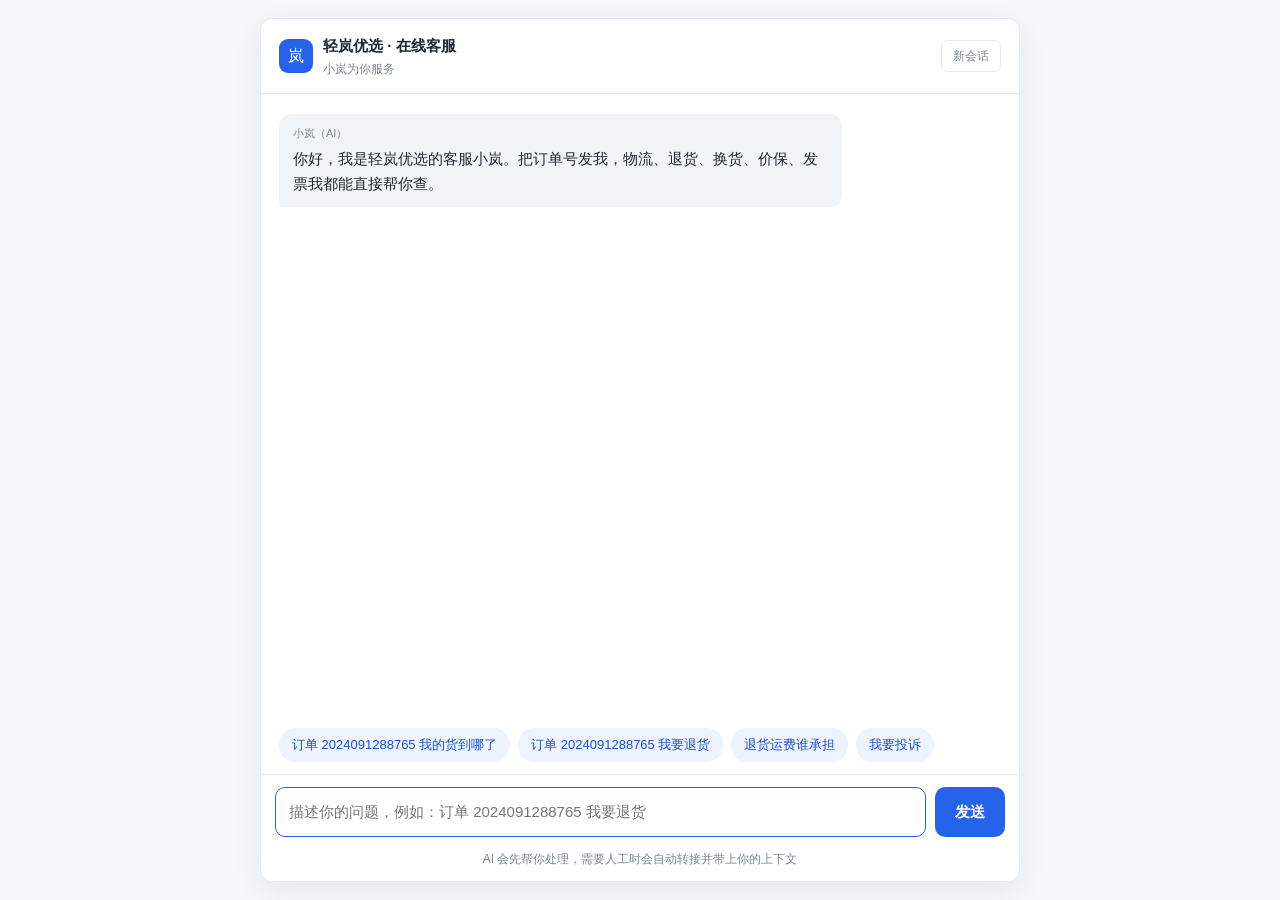
==== web/client.html @ 7eaad3d1 "feat: 电商售后 AI 客服 Agent（Dify + 通义千问） 主流程：意图识别 → 查询订单物流 / 退换货资格判定 / 价保 / 知识库问答 / 转人工建单；金额与时效全部由后端规则决定，" ====
<!doctype html>
<html lang="zh-CN">
<head>
<meta charset="utf-8">
<meta name="viewport" content="width=device-width, initial-scale=1">
<title>轻岚优选 · 在线客服</title>
<style>
  :root{
    --bg:#f5f7f9; --card:#fff; --line:#e6eaee; --ink:#1f2933; --dim:#7b8794;
    --brand:#2563eb; --brand-soft:#eef4ff; --ok:#0f9d58; --warn:#b45309;
  }
  *{box-sizing:border-box}
  html,body{height:100%;margin:0}
  body{background:var(--bg);color:var(--ink);
       font:15px/1.7 "Microsoft YaHei",-apple-system,"Segoe UI",sans-serif;
       display:flex;justify-content:center;padding:18px}
  .shell{width:min(760px,100%);display:flex;flex-direction:column;
         background:var(--card);border:1px solid var(--line);border-radius:12px;
         box-shadow:0 8px 30px rgba(31,41,51,.07);overflow:hidden}
  header{display:flex;align-items:center;gap:10px;padding:14px 18px;border-bottom:1px solid var(--line)}
  header .logo{width:34px;height:34px;border-radius:9px;background:var(--brand);color:#fff;
               display:grid;place-items:center;font-size:16px}
  header h1{margin:0;font-size:15px;font-weight:600}
  header .sub{font-size:12px;color:var(--dim)}
  header .spacer{flex:1}
  header button{background:none;border:1px solid var(--line);color:var(--dim);
                border-radius:7px;padding:5px 11px;font:inherit;font-size:12px;cursor:pointer}
  header button:hover{color:var(--brand);border-color:var(--brand)}
  #log{flex:1;overflow-y:auto;padding:20px 18px;display:flex;flex-direction:column;gap:12px}
  .msg{max-width:78%;padding:10px 14px;border-radius:12px;white-space:pre-wrap;word-break:break-word}
  .msg.ai{background:#f1f4f7;align-self:flex-start;border-bottom-left-radius:4px}
  .msg.me{background:var(--brand);color:#fff;align-self:flex-end;border-bottom-right-radius:4px}
  .msg.sys{align-self:center;background:var(--brand-soft);color:#1d4ed8;
           font-size:13px;max-width:90%;text-align:center}
  .msg.err{align-self:center;background:#fff7ed;color:var(--warn);font-size:13px;max-width:92%}
  .who{font-size:11px;color:var(--dim);margin-bottom:3px}
  .typing{display:flex;gap:4px;align-self:flex-start;padding:12px 16px;background:#f1f4f7;border-radius:12px}
  .typing i{width:6px;height:6px;border-radius:50%;background:#9aa5b1;animation:b 1.2s infinite}
  .typing i:nth-child(2){animation-delay:.2s}
  .typing i:nth-child(3){animation-delay:.4s}
  @keyframes b{0%,60%,100%{opacity:.3}30%{opacity:1}}
  .quick{display:flex;flex-wrap:wrap;gap:8px;padding:0 18px 12px}
  .quick button{background:var(--brand-soft);color:#1d4ed8;border:0;border-radius:16px;
                padding:6px 13px;font:inherit;font-size:13px;cursor:pointer}
  .quick button:hover{background:#e0ebff}
  footer{border-top:1px solid var(--line);padding:12px 14px;display:flex;gap:9px;align-items:flex-end}
  textarea{flex:1;min-height:44px;max-height:130px;resize:none;border:1px solid var(--line);
           border-radius:10px;padding:11px 13px;font:inherit;outline:none;background:#fbfcfd}
  textarea:focus{border-color:var(--brand);background:#fff}
  footer .send{background:var(--brand);color:#fff;border:0;border-radius:10px;
               padding:12px 20px;font:inherit;font-weight:600;cursor:pointer}
  footer .send:disabled{opacity:.45;cursor:not-allowed}
  .hint{font-size:12px;color:var(--dim);padding:0 18px 12px;text-align:center}
</style>
</head>
<body>
<div class="shell">
  <header>
    <div class="logo">岚</div>
    <div>
      <h1>轻岚优选 · 在线客服</h1>
      <div class="sub" id="status">小岚为你服务</div>
    </div>
    <div class="spacer"></div>
    <button id="reset">新会话</button>
  </header>

  <div id="log"></div>

  <div class="quick" id="quick">
    <button>订单 2024091288765 我的货到哪了</button>
    <button>订单 2024091288765 我要退货</button>
    <button>退货运费谁承担</button>
    <button>我要投诉</button>
  </div>

  <footer>
    <textarea id="input" rows="1" placeholder="描述你的问题，例如：订单 2024091288765 我要退货"></textarea>
    <button class="send" id="send">发送</button>
  </footer>
  <div class="hint">AI 会先帮你处理，需要人工时会自动转接并带上你的上下文</div>
</div>

<script>
const KEY = 'dev-local-key';
const log = document.getElementById('log');
const input = document.getElementById('input');
const sendBtn = document.getElementById('send');
const statusEl = document.getElementById('status');

// 会话 ID 存在浏览器里，刷新页面继续同一个会话
let sid = localStorage.getItem('lansid');
if (!sid) {
  sid = 'web-' + Date.now().toString(36) + Math.random().toString(36).slice(2, 7);
  localStorage.setItem('lansid', sid);
}

// 已经渲染出来的消息条数。轮询时用它判断"有没有新消息"。
let shown = 0;

const esc = s => String(s ?? '').replace(/[&<>]/g, c => ({'&':'&amp;','<':'&lt;','>':'&gt;'}[c]));

function add(role, text) {
  const d = document.createElement('div');
  d.className = 'msg ' + role;
  const who = { ai: '小岚（AI）', agent: '人工客服' }[role];
  if (who) d.innerHTML = '<div class="who">' + who + '</div>' + esc(text);
  else d.textContent = text;
  log.appendChild(d);
  log.scrollTop = log.scrollHeight;
  shown++;
  return d;
}

/** 把一条后端消息渲染到界面上。角色映射只在这里维护一份。 */
function render(m) {
  if (m.role === 'customer') add('me', m.content);
  else if (m.role === 'ai') add('ai', m.content);
  else if (m.role === 'agent') add('agent', m.content);
  else add('sys', m.content);
}

function typing(on) {
  let t = document.getElementById('typing');
  if (on && !t) {
    t = document.createElement('div');
    t.id = 'typing';
    t.className = 'typing';
    t.innerHTML = '<i></i><i></i><i></i>';
    log.appendChild(t);
    log.scrollTop = log.scrollHeight;
  } else if (!on && t) t.remove();
}

const TICKET = /TK\d{8,}/;

async function send(text) {
  text = (text || input.value).trim();
  if (!text) return;
  add('me', text);
  input.value = '';
  input.style.height = 'auto';
  sendBtn.disabled = true;
  typing(true);
  statusEl.textContent = '小岚正在输入…';
  try {
    const r = await fetch('/api/chat', {
      method: 'POST',
      headers: { 'X-API-Key': KEY, 'Content-Type': 'application/json' },
      body: JSON.stringify({ session_id: sid, message: text }),
    });
    const d = await r.json();
    typing(false);
    if (d.need_key) {
      add('err', d.reply);
    } else if (!d.ok) {
      add('err', d.reply || ('请求失败：' + (d.error || '未知错误')));
    } else if (d.handed_off) {
      // 人工接管期间：不显示 AI 回复，只提示"已转达"。
      // 这时候要是让 AI 再答一句，客户会以为还是机器人在敷衍他。
      add('sys', d.notice || '已转达给人工客服，请稍等');
      statusEl.textContent = d.agent ? ('人工客服 ' + d.agent + ' 正在处理') : '人工客服正在处理';
    } else {
      add('ai', d.reply);
      // AI 一旦给出工单号，说明已经转人工——在页面上显式提示一下，
      // 让客户知道"接下来是人在处理"，而不是继续等机器人
      const m = String(d.reply).match(TICKET);
      if (m) {
        add('sys', '已转人工 · 工单 ' + m[0] + ' · 你的对话记录已同步给坐席，无需重复描述');
        statusEl.textContent = '人工客服即将接入';
      }
    }
  } catch (e) {
    typing(false);
    add('err', '网络异常：' + e.message);
  } finally {
    sendBtn.disabled = false;
    input.focus();
  }
}

sendBtn.onclick = () => send();
input.addEventListener('keydown', e => {
  if (e.key === 'Enter' && !e.shiftKey) { e.preventDefault(); send(); }
});
input.addEventListener('input', () => {
  input.style.height = 'auto';
  input.style.height = Math.min(input.scrollHeight, 130) + 'px';
});
document.querySelectorAll('#quick button').forEach(b => b.onclick = () => send(b.textContent));
document.getElementById('reset').onclick = () => {
  localStorage.removeItem('lansid');
  location.reload();
};

const WELCOME = '你好，我是轻岚优选的客服小岚。把订单号发我，物流、退货、换货、价保、发票我都能直接帮你查。';

/** 打开页面时把历史对话拉回来。
 *
 * 消息一直存在后端（messages 表），之前只是页面没去读——
 * 关掉浏览器再打开就只剩一句欢迎语，客户以为记录丢了。
 * 真实客服系统里"上次聊到哪"是必须能续上的。
 */
async function loadHistory() {
  try {
    const r = await fetch('/api/conversation/' + encodeURIComponent(sid),
                          { headers: { 'X-API-Key': KEY } });
    const d = await r.json();
    const msgs = d.messages || [];
    if (!msgs.length) {
      add('ai', WELCOME);
      return;
    }
    msgs.forEach(m => {
      render(m);
    });
    const tip = document.createElement('div');
    tip.className = 'msg sys';
    tip.textContent = '已恢复上次的对话记录（' + msgs.length + ' 条）';
    log.insertBefore(tip, log.firstChild);
  } catch (e) {
    add('ai', WELCOME);
  }
}

loadHistory();
input.focus();

/** 轮询新消息。
 *
 * 为什么必须有：客户转人工后，坐席是在另一个页面上回复的。
 * 客户端如果不主动拉，就永远看不到人工的回复——客户会以为没人理他。
 * 真实系统用 WebSocket 推，这里用轮询，效果一样、实现简单得多。
 */
async function pollNew() {
  if (document.hidden) return;          // 页面没在前台就别拉，省资源
  if (sendBtn.disabled) return;         // 正在等 AI 回复时不打断
  try {
    const r = await fetch('/api/conversation/' + encodeURIComponent(sid),
                          { headers: { 'X-API-Key': KEY } });
    const d = await r.json();
    const msgs = d.messages || [];
    if (msgs.length <= shown) return;
    const fresh = msgs.slice(shown);
    fresh.forEach(render);
    if (fresh.some(m => m.role === 'agent')) statusEl.textContent = '人工客服已接入';
    log.scrollTop = log.scrollHeight;
  } catch (e) { /* 网络抖动就跳过，下一轮再试 */ }
}
setInterval(pollNew, 3000);
</script>
</body>
</html>
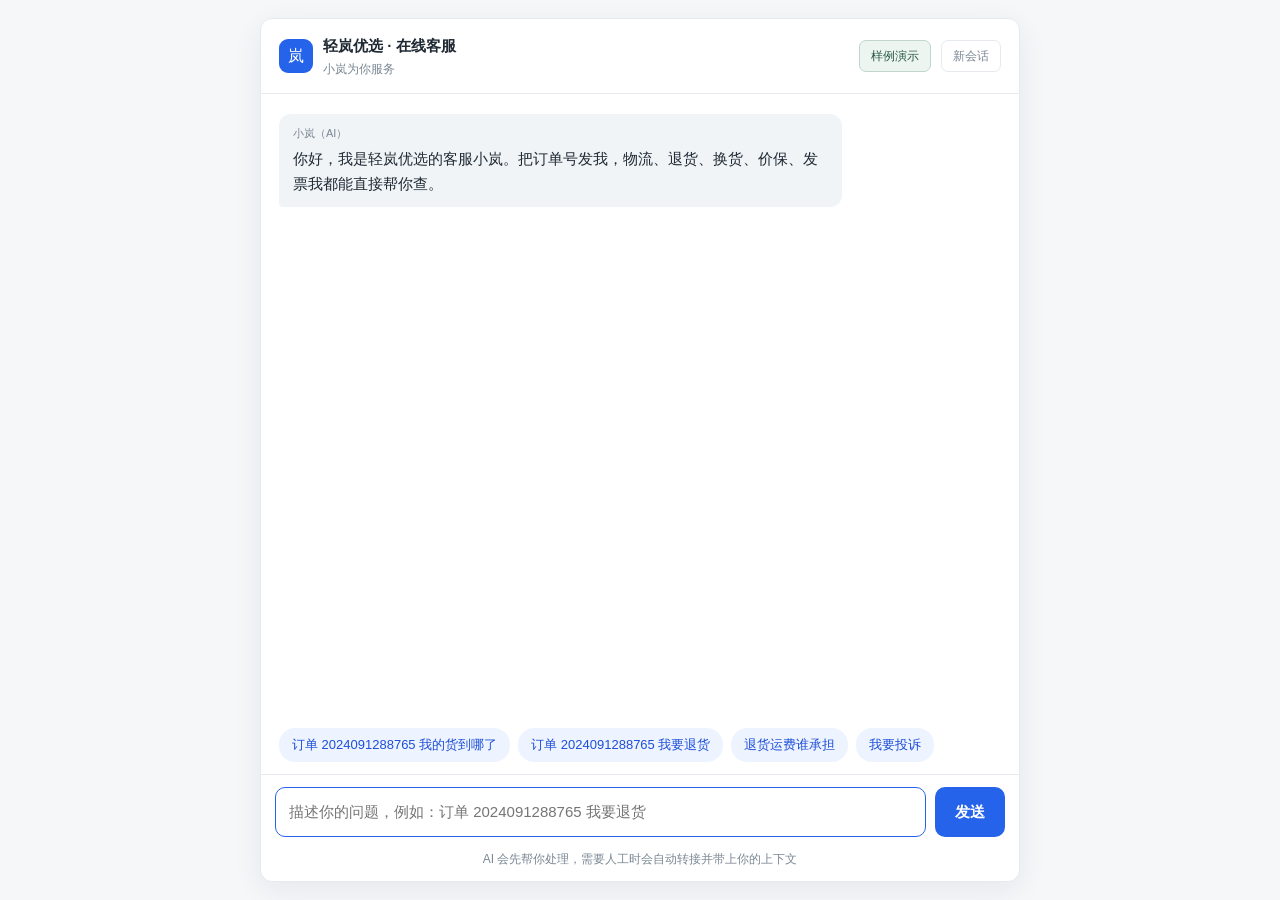
==== commit dfb640a4: "feat: add no-key after-sales demo mode" ====
--- a/web/client.html
+++ b/web/client.html
@@ -26,6 +26,8 @@
   header button{background:none;border:1px solid var(--line);color:var(--dim);
                 border-radius:7px;padding:5px 11px;font:inherit;font-size:12px;cursor:pointer}
   header button:hover{color:var(--brand);border-color:var(--brand)}
+  header .demo-button{border-color:#bfd5ce;background:#edf5f1;color:#245848}
+  header .demo-button[aria-pressed="true"]{background:#245848;color:#fff;border-color:#245848}
   #log{flex:1;overflow-y:auto;padding:20px 18px;display:flex;flex-direction:column;gap:12px}
   .msg{max-width:78%;padding:10px 14px;border-radius:12px;white-space:pre-wrap;word-break:break-word}
   .msg.ai{background:#f1f4f7;align-self:flex-start;border-bottom-left-radius:4px}
@@ -62,6 +64,7 @@
       <div class="sub" id="status">小岚为你服务</div>
     </div>
     <div class="spacer"></div>
+    <button id="demoMode" class="demo-button" type="button" aria-pressed="false">样例演示</button>
     <button id="reset">新会话</button>
   </header>
 
@@ -78,7 +81,7 @@
     <textarea id="input" rows="1" placeholder="描述你的问题，例如：订单 2024091288765 我要退货"></textarea>
     <button class="send" id="send">发送</button>
   </footer>
-  <div class="hint">AI 会先帮你处理，需要人工时会自动转接并带上你的上下文</div>
+  <div class="hint" id="modeHint">AI 会先帮你处理，需要人工时会自动转接并带上你的上下文</div>
 </div>
 
 <script>
@@ -87,6 +90,9 @@
 const input = document.getElementById('input');
 const sendBtn = document.getElementById('send');
 const statusEl = document.getElementById('status');
+const demoBtn = document.getElementById('demoMode');
+const modeHint = document.getElementById('modeHint');
+let demoMode = localStorage.getItem('landemo') === '1';
 
 // 会话 ID 存在浏览器里，刷新页面继续同一个会话
 let sid = localStorage.getItem('lansid');
@@ -134,6 +140,98 @@
 
 const TICKET = /TK\d{8,}/;
 
+function setDemoMode(enabled, announce = false) {
+  demoMode = enabled;
+  localStorage.setItem('landemo', enabled ? '1' : '0');
+  demoBtn.setAttribute('aria-pressed', String(enabled));
+  demoBtn.textContent = enabled ? '退出演示' : '样例演示';
+  statusEl.textContent = enabled ? '本地样例演示 · 不调用 Dify' : '小岚为你服务';
+  modeHint.textContent = enabled
+    ? '使用本地模拟订单与业务规则；不调用 Dify/大模型、不提交退款或创建工单，对话只保留在当前页面。'
+    : 'AI 会先帮你处理，需要人工时会自动转接并带上你的上下文';
+  if (announce) {
+    add('sys', enabled
+      ? '样例演示已开启：只查询本地模拟数据和规则，不调用 Dify，不会提交退款或创建工单。'
+      : '已退出样例演示，恢复 Dify 在线客服流程。');
+  }
+}
+
+async function demoApi(url, options = {}) {
+  const r = await fetch(url, {
+    ...options,
+    headers: { 'X-API-Key': KEY, ...(options.headers || {}) },
+  });
+  const data = await r.json();
+  if (!r.ok) throw new Error(data.detail || ('HTTP ' + r.status));
+  return data;
+}
+
+/** 本地样例只调用模拟订单、政策和资格接口，不提交退款或创建工单。 */
+async function demoReply(text) {
+  const orderNo = (text.match(/\b\d{10,16}\b/) || [])[0] || '';
+  try {
+    if (/物流|快递|发货|到哪|配送|催件|运输/.test(text)) {
+      if (!orderNo) return '请提供订单号后再查物流，例如：订单 2024092004455 我的货到哪了。';
+      const order = await demoApi('/api/order-query?order_no=' + encodeURIComponent(orderNo));
+      if (!order.found) return order.message || '没有查到这笔模拟订单，请核对订单号。';
+      const logistics = order.logistics || {};
+      const lines = [
+        '订单 ' + order.order_no + '：' + order.status,
+        logistics.carrier ? '承运商：' + logistics.carrier : '',
+        logistics.tracking_no ? '运单号：' + logistics.tracking_no : '',
+        logistics.latest_status || logistics.last_status || '',
+        order.logistics_abnormal ? '提醒：物流超过 48 小时未更新，建议联系承运商核实。' : '',
+        logistics.last_update ? '最近更新：' + logistics.last_update : '',
+      ].filter(Boolean);
+      return '本地模拟查询结果\n' + lines.join('\n') + '\n\n演示模式只读取模拟订单，不会发起售后操作。';
+    }
+
+    if (/投诉|人工客服|转人工|找坐席/.test(text)) {
+      return '这个场景在完整流程中会创建工单并交给坐席。本地演示不会创建工单；配置 Dify 后可体验真实转人工链路。';
+    }
+
+    if (!orderNo && /运费|发票|政策|规则/.test(text)) {
+      const keyword = /运费/.test(text) ? '运费' : /发票/.test(text) ? '发票' : '退货';
+      const policy = await demoApi('/api/after-sales/policy?q=' + encodeURIComponent(keyword));
+      const hits = policy.hits || [];
+      return hits.length
+        ? '本地政策检索结果\n' + hits.map((item) => '· ' + item.text).join('\n')
+          + '\n\n演示模式仅展示模拟政策，不调用大模型。'
+        : '本地模拟政策库没有找到匹配内容；切换到在线客服后可使用知识库问答。';
+    }
+
+    const requestType = /价保|差价|降价/.test(text) ? 'price_protection'
+      : /换货|换一个|换个/.test(text) ? 'exchange'
+        : /退货|退款|退钱/.test(text) ? 'refund' : '';
+
+    if (requestType) {
+      if (!orderNo) return '请带上订单号，我才能按本地模拟规则判断资格。示例：订单 2024091288765 我要退货。';
+      const result = await demoApi('/api/after-sales/eligibility', {
+        method: 'POST',
+        headers: { 'Content-Type': 'application/json' },
+        body: JSON.stringify({ order_no: orderNo, request_type: requestType, reason: text }),
+      });
+      const action = { refund: '退货', exchange: '换货', price_protection: '价保' }[requestType];
+      const amount = Number.isFinite(Number(result.refund_amount)) && result.refund_amount !== undefined
+        ? '\n规则计算金额：¥' + Number(result.refund_amount).toFixed(2) : '';
+      const next = result.requires_human
+        ? '\n该申请需要人工审核。本地演示不会创建工单。'
+        : result.eligible
+          ? '\n本地演示只展示资格判断，不会提交' + action + '或退款。'
+          : '';
+      return action + '资格：' + (result.eligible ? '符合' : result.requires_human ? '需人工审核' : '不符合')
+        + '\n' + (result.rule_text || '') + amount
+        + (result.next_step ? '\n下一步：' + result.next_step : '') + next;
+    }
+
+    return '样例演示支持物流查询、退货/换货资格、价保政策和运费/发票查询。你可以点击下方示例问题试试。';
+  } catch (e) {
+    return '本地模拟服务暂不可用：' + e.message + '。请确认模拟后端已启动，再重试。';
+  }
+}
+
+demoBtn.onclick = () => setDemoMode(!demoMode, true);
+
 async function send(text) {
   text = (text || input.value).trim();
   if (!text) return;
@@ -144,6 +242,14 @@
   typing(true);
   statusEl.textContent = '小岚正在输入…';
   try {
+    if (demoMode) {
+      const reply = await demoReply(text);
+      typing(false);
+      add('ai', reply);
+      statusEl.textContent = '本地样例演示 · 不调用 Dify';
+      return;
+    }
+
     const r = await fetch('/api/chat', {
       method: 'POST',
       headers: { 'X-API-Key': KEY, 'Content-Type': 'application/json' },
@@ -202,6 +308,11 @@
  * 真实客服系统里"上次聊到哪"是必须能续上的。
  */
 async function loadHistory() {
+  if (demoMode) {
+    add('sys', '样例演示模式：使用本地模拟数据，不调用 Dify，也不会提交退款或创建工单。');
+    add('ai', WELCOME);
+    return;
+  }
   try {
     const r = await fetch('/api/conversation/' + encodeURIComponent(sid),
                           { headers: { 'X-API-Key': KEY } });
@@ -233,7 +344,7 @@
  * 真实系统用 WebSocket 推，这里用轮询，效果一样、实现简单得多。
  */
 async function pollNew() {
-  if (document.hidden) return;          // 页面没在前台就别拉，省资源
+  if (demoMode || document.hidden) return; // 样例演示不轮询会话后端
   if (sendBtn.disabled) return;         // 正在等 AI 回复时不打断
   try {
     const r = await fetch('/api/conversation/' + encodeURIComponent(sid),
@@ -248,6 +359,7 @@
   } catch (e) { /* 网络抖动就跳过，下一轮再试 */ }
 }
 setInterval(pollNew, 3000);
+setDemoMode(demoMode);
 </script>
 </body>
 </html>
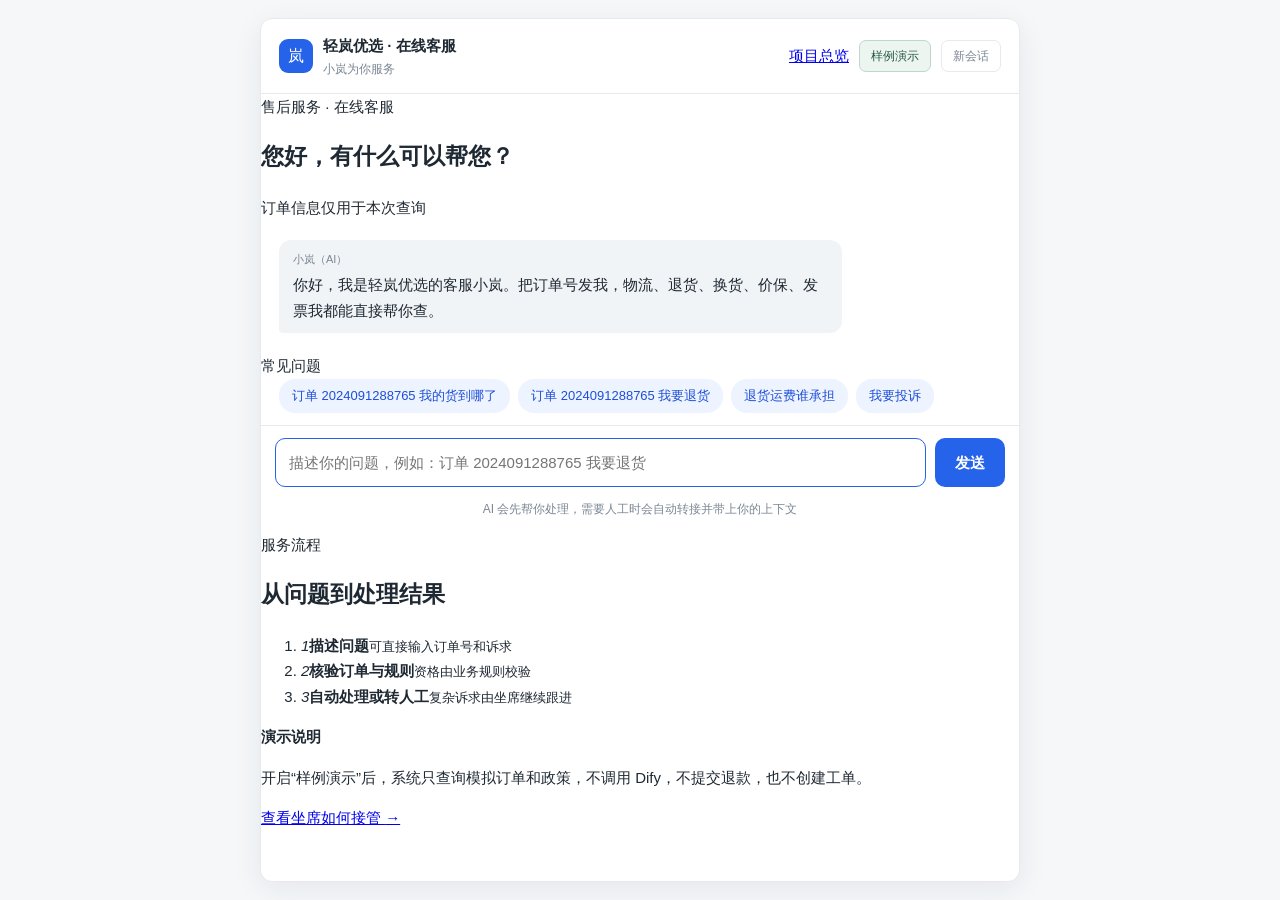
==== commit 7fe7e521: "Polish after-sales product UI" ====
--- a/web/client.html
+++ b/web/client.html
@@ -54,8 +54,9 @@
   footer .send:disabled{opacity:.45;cursor:not-allowed}
   .hint{font-size:12px;color:var(--dim);padding:0 18px 12px;text-align:center}
 </style>
+<link rel="stylesheet" href="/theme.css">
 </head>
-<body>
+<body class="page-client">
 <div class="shell">
   <header>
     <div class="logo">岚</div>
@@ -64,24 +65,48 @@
       <div class="sub" id="status">小岚为你服务</div>
     </div>
     <div class="spacer"></div>
+    <a class="top-link" href="/">项目总览</a>
     <button id="demoMode" class="demo-button" type="button" aria-pressed="false">样例演示</button>
     <button id="reset">新会话</button>
   </header>
 
-  <div id="log"></div>
-
-  <div class="quick" id="quick">
-    <button>订单 2024091288765 我的货到哪了</button>
-    <button>订单 2024091288765 我要退货</button>
-    <button>退货运费谁承担</button>
-    <button>我要投诉</button>
+  <div class="conversation-layout">
+    <section class="conversation-main" aria-label="客户服务对话">
+      <div class="conversation-title">
+        <div><span class="eyebrow">售后服务 · 在线客服</span><h2>您好，有什么可以帮您？</h2></div>
+        <span class="privacy-label">订单信息仅用于本次查询</span>
+      </div>
+      <div id="log"></div>
+
+      <div class="quick-label">常见问题</div>
+      <div class="quick" id="quick">
+        <button>订单 2024091288765 我的货到哪了</button>
+        <button>订单 2024091288765 我要退货</button>
+        <button>退货运费谁承担</button>
+        <button>我要投诉</button>
+      </div>
+
+      <footer>
+        <textarea id="input" rows="1" placeholder="描述你的问题，例如：订单 2024091288765 我要退货"></textarea>
+        <button class="send" id="send">发送</button>
+      </footer>
+      <div class="hint" id="modeHint">AI 会先帮你处理，需要人工时会自动转接并带上你的上下文</div>
+    </section>
+    <aside class="service-panel">
+      <span class="eyebrow">服务流程</span>
+      <h2>从问题到处理结果</h2>
+      <ol class="service-steps">
+        <li><i>1</i><span><b>描述问题</b><small>可直接输入订单号和诉求</small></span></li>
+        <li><i>2</i><span><b>核验订单与规则</b><small>资格由业务规则校验</small></span></li>
+        <li><i>3</i><span><b>自动处理或转人工</b><small>复杂诉求由坐席继续跟进</small></span></li>
+      </ol>
+      <div class="service-note">
+        <strong>演示说明</strong>
+        <p>开启“样例演示”后，系统只查询模拟订单和政策，不调用 Dify，不提交退款，也不创建工单。</p>
+      </div>
+      <a class="panel-link" href="/console">查看坐席如何接管 <span>→</span></a>
+    </aside>
   </div>
-
-  <footer>
-    <textarea id="input" rows="1" placeholder="描述你的问题，例如：订单 2024091288765 我要退货"></textarea>
-    <button class="send" id="send">发送</button>
-  </footer>
-  <div class="hint" id="modeHint">AI 会先帮你处理，需要人工时会自动转接并带上你的上下文</div>
 </div>
 
 <script>
